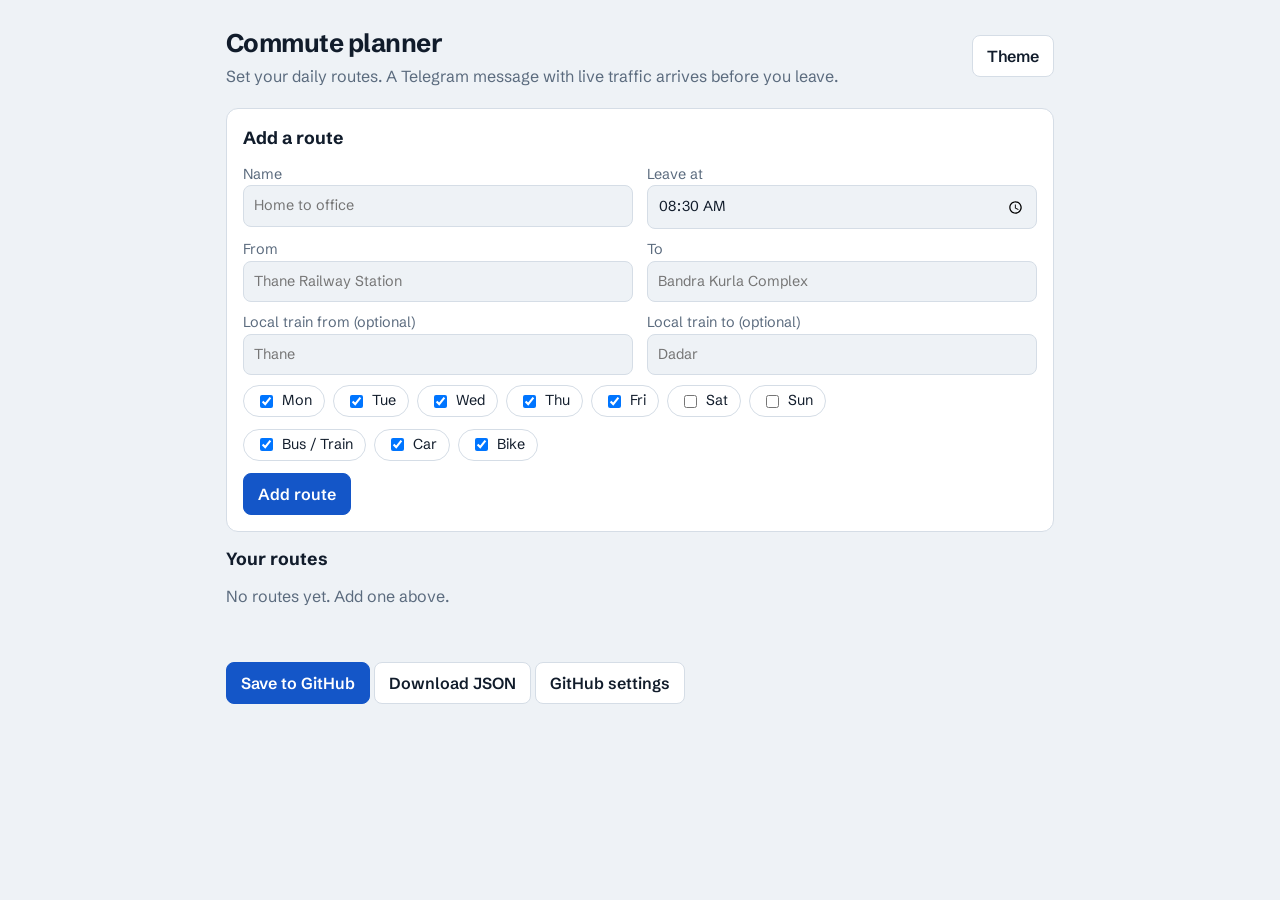
==== docs/index.html @ 587d77a2 "init commit" ====
<!doctype html><html lang="en"><head><meta charset="utf-8"><meta name="viewport" content="width=device-width,initial-scale=1">
<title>Commute planner</title>
<link href="https://fonts.googleapis.com/css2?family=Schibsted+Grotesk:wght@400;600;700&display=swap" rel="stylesheet">
<link rel="stylesheet" href="style.css"></head><body><main>
<header><div><h1>Commute planner</h1><p class="sub">Set your daily routes. A Telegram message with live traffic arrives before you leave.</p></div>
<button id="theme" aria-label="Toggle theme">Theme</button></header>

<section class="card"><h2>Add a route</h2><form id="f" onsubmit="return false">
<div class="grid"><label>Name<input id="name" placeholder="Home to office"></label>
<label>Leave at<input id="time" type="time" value="08:30"></label>
<label>From<input id="origin" placeholder="Thane Railway Station"></label>
<label>To<input id="dest" placeholder="Bandra Kurla Complex"></label>
<label>Local train from (optional)<input id="tfrom" placeholder="Thane"></label>
<label>Local train to (optional)<input id="tto" placeholder="Dadar"></label></div>
<div class="chips" id="days"></div><div class="chips" id="modes"></div>
<button class="primary" id="add">Add route</button></form></section>

<section><h2>Your routes</h2><div id="list"></div>
<p class="msg" id="msg"></p>
<button class="primary" id="save">Save to GitHub</button> <button id="export">Download JSON</button> <button id="cfg">GitHub settings</button></section>

<dialog id="dlg" class="card"><h2>GitHub settings</h2>
<label>Repository (owner/name)<input id="repo" placeholder="you/commute-bot"></label>
<label>Branch<input id="branch" value="main"></label>
<label>Fine-grained token (Contents: read and write, this repo only)<input id="token" type="password"></label>
<p class="sub">Stored only in this browser.</p><button class="primary" id="ok">Done</button></dialog>
</main>
<script>
const $=id=>document.getElementById(id),LS=localStorage;
const DAYS=["Mon","Tue","Wed","Thu","Fri","Sat","Sun"],MODES={transit:"Bus / Train",drive:"Car",two_wheeler:"Bike"};
let routes=JSON.parse(LS.routes||"[]");
$("days").innerHTML=DAYS.map((d,i)=>`<label><input type=checkbox data-d=${i} ${i<5?"checked":""}>${d}</label>`).join("");
$("modes").innerHTML=Object.entries(MODES).map(([k,v])=>`<label><input type=checkbox data-m=${k} checked>${v}</label>`).join("");
const esc=s=>s.replace(/[&<>"]/g,c=>({"&":"&amp;","<":"&lt;",">":"&gt;",'"':"&quot;"}[c]));
function draw(){LS.routes=JSON.stringify(routes);
 $("list").innerHTML=routes.length?routes.map((r,i)=>`<div class="card row"><div><strong>${esc(r.name)}</strong><p class="sub">${esc(r.origin)} to ${esc(r.destination)}<br>${r.depart_time}, ${r.days.map(d=>DAYS[d]).join(" ")}</p></div><button data-del=${i}>Remove</button></div>`).join(""):'<p class="sub">No routes yet. Add one above.</p>'}
$("list").onclick=e=>{if(e.target.dataset.del){routes.splice(+e.target.dataset.del,1);draw()}};
function say(t){$("msg").textContent=t}
$("add").onclick=()=>{const o=$("origin").value.trim(),d=$("dest").value.trim();
 if(!o||!d)return say("Enter both a start and a destination.");
 const r={id:(o+d).toLowerCase().replace(/\W+/g,"-").slice(0,40)+"-"+Date.now()%1e4,name:$("name").value.trim()||"My route",origin:o,destination:d,depart_time:$("time").value,
  days:[...document.querySelectorAll("[data-d]:checked")].map(x=>+x.dataset.d),modes:[...document.querySelectorAll("[data-m]:checked")].map(x=>x.dataset.m)};
 if($("tfrom").value&&$("tto").value)r.train={from:$("tfrom").value.trim(),to:$("tto").value.trim()};
 routes.push(r);draw();say("Route added. Save to GitHub to activate it.")};
$("export").onclick=()=>{const a=document.createElement("a");a.href=URL.createObjectURL(new Blob([JSON.stringify({routes},null,2)],{type:"application/json"}));a.download="routes.json";a.click()};
$("cfg").onclick=()=>{["repo","branch","token"].forEach(k=>$(k).value=LS["gh_"+k]||$(k).value);$("dlg").showModal()};
$("ok").onclick=()=>{["repo","branch","token"].forEach(k=>LS["gh_"+k]=$(k).value.trim());$("dlg").close()};
$("save").onclick=async()=>{const repo=LS.gh_repo,br=LS.gh_branch||"main",tok=LS.gh_token;
 if(!repo||!tok)return $("cfg").click();
 const url=`https://api.github.com/repos/${repo}/contents/config/routes.json`,H={Authorization:"Bearer "+tok,Accept:"application/vnd.github+json"};
 try{say("Saving...");const cur=await fetch(url+"?ref="+br,{headers:H});const sha=cur.ok?(await cur.json()).sha:undefined;
  const put=await fetch(url,{method:"PUT",headers:H,body:JSON.stringify({message:"Update routes from dashboard",branch:br,sha,content:btoa(unescape(encodeURIComponent(JSON.stringify({routes},null,2))))})});
  say(put.ok?"Saved. The next scheduled run will use these routes.":"GitHub rejected the save ("+put.status+"). Check the repo name and token permissions.")}catch(e){say("Could not reach GitHub.")}};
const root=document.documentElement;root.dataset.theme=LS.theme||(matchMedia("(prefers-color-scheme: dark)").matches?"dark":"light");
$("theme").onclick=()=>{LS.theme=root.dataset.theme=root.dataset.theme==="dark"?"light":"dark"};
draw();
</script></body></html>
---- docs/style.css ----
:root{--bg:#eef2f6;--panel:#fff;--ink:#111c2b;--mute:#5b6b7e;--line:#d5dde6;--accent:#1456c8;--accent-ink:#fff;--ok:#12805c;--warn:#a86400;--bad:#c0322b}
:root[data-theme=dark]{--bg:#0d1520;--panel:#152233;--ink:#e8eef6;--mute:#8da0b6;--line:#26374c;--accent:#5b9bff;--accent-ink:#06101e;--ok:#3fcf9b;--warn:#f0b24a;--bad:#ff7b72}
*{box-sizing:border-box}
body{margin:0;background:var(--bg);color:var(--ink);font:16px/1.5 "Schibsted Grotesk",system-ui,sans-serif}
main{max-width:860px;margin:0 auto;padding:24px 16px 64px}
header{display:flex;justify-content:space-between;align-items:center;gap:12px;margin-bottom:20px}
h1{font-size:1.6rem;margin:0;letter-spacing:-.02em}h2{font-size:1.1rem;margin:0 0 12px}
.sub{color:var(--mute);margin:2px 0 0}
.card{background:var(--panel);border:1px solid var(--line);border-radius:12px;padding:16px;margin-bottom:14px;color:var(--ink)}
button,.btn{font:inherit;font-weight:600;border:1px solid var(--line);background:var(--panel);color:var(--ink);padding:8px 14px;border-radius:8px;cursor:pointer;text-decoration:none;display:inline-block}
button.primary{background:var(--accent);color:var(--accent-ink);border-color:var(--accent)}
button:focus-visible,input:focus-visible,.btn:focus-visible{outline:3px solid var(--accent);outline-offset:2px}
input{font:inherit;width:100%;padding:9px 10px;border:1px solid var(--line);border-radius:8px;background:var(--bg);color:var(--ink)}
label{display:block;font-size:.9rem;color:var(--mute);margin-bottom:10px}
.grid{display:grid;grid-template-columns:1fr 1fr;gap:0 14px}
.chips{display:flex;flex-wrap:wrap;gap:8px;margin-bottom:12px}
.chips label{display:flex;align-items:center;gap:6px;margin:0;color:var(--ink);border:1px solid var(--line);border-radius:999px;padding:4px 12px}
.chips input{width:auto}
.row{display:flex;justify-content:space-between;align-items:center;gap:12px}
.mins{font-size:2rem;font-weight:700;letter-spacing:-.03em;line-height:1}
.mins small{font-size:.9rem;font-weight:400;color:var(--mute)}
.best{border-color:var(--accent);box-shadow:0 0 0 2px var(--accent) inset}
.tag{font-size:.8rem;font-weight:700;padding:2px 10px;border-radius:999px;background:var(--accent);color:var(--accent-ink)}
.ok{color:var(--ok)}.warn{color:var(--warn)}.bad{color:var(--bad)}
ul.steps{margin:10px 0 0;padding-left:18px;color:var(--mute)}
.msg{min-height:1.4em;color:var(--mute)}
@media(max-width:560px){.grid{grid-template-columns:1fr}}
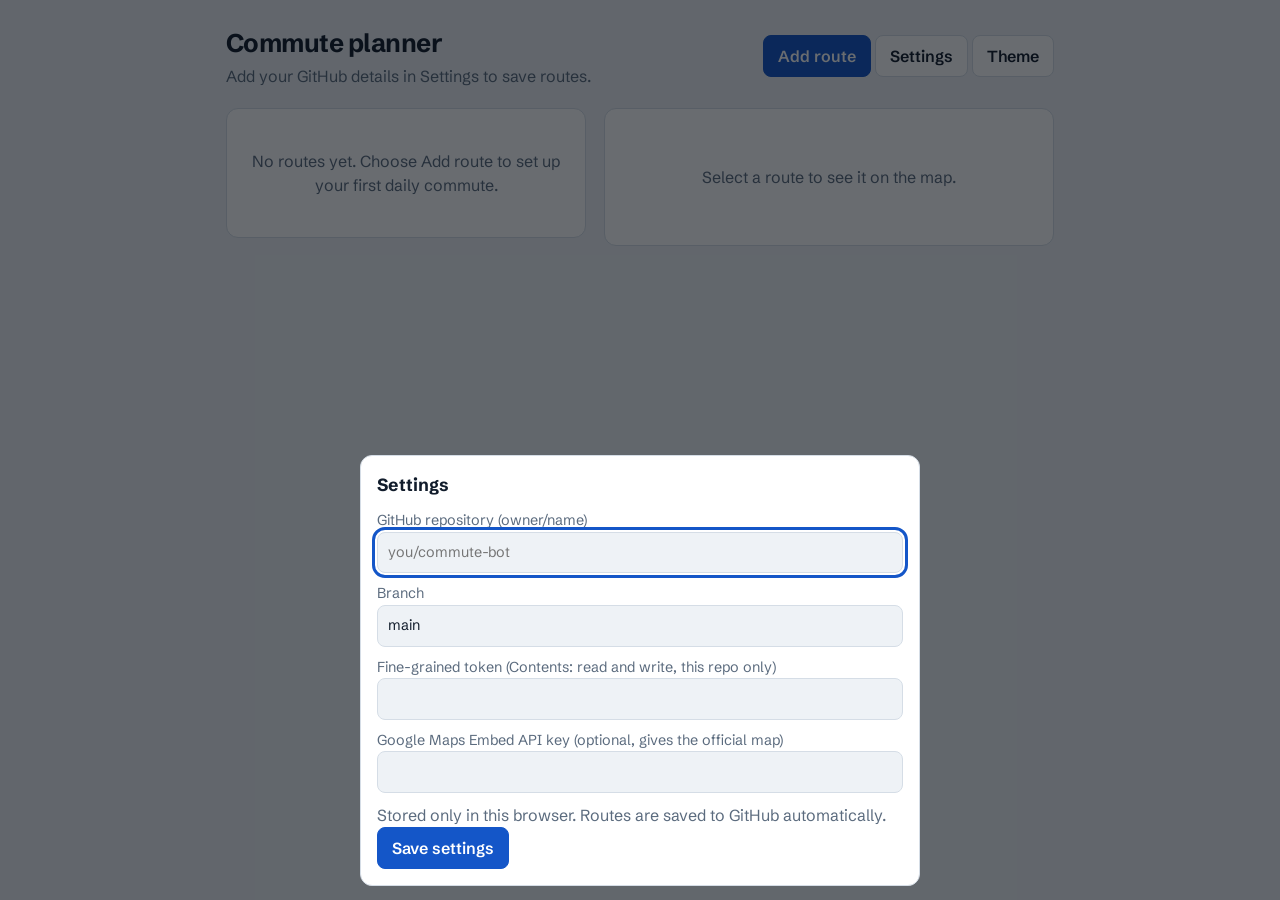
==== commit 243c37e7: "fixed dashboard" ====
--- a/docs/index.html
+++ b/docs/index.html
@@ -2,56 +2,117 @@
 <title>Commute planner</title>
 <link href="https://fonts.googleapis.com/css2?family=Schibsted+Grotesk:wght@400;600;700&display=swap" rel="stylesheet">
 <link rel="stylesheet" href="style.css"></head><body><main>
-<header><div><h1>Commute planner</h1><p class="sub">Set your daily routes. A Telegram message with live traffic arrives before you leave.</p></div>
-<button id="theme" aria-label="Toggle theme">Theme</button></header>
+<header><div><h1>Commute planner</h1><p class="sub" id="msg">Loading routes...</p></div>
+<div><button class="primary" id="new">Add route</button> <button id="cfg">Settings</button> <button id="theme" aria-label="Toggle theme">Theme</button></div></header>
 
-<section class="card"><h2>Add a route</h2><form id="f" onsubmit="return false">
-<div class="grid"><label>Name<input id="name" placeholder="Home to office"></label>
-<label>Leave at<input id="time" type="time" value="08:30"></label>
+<div class="layout">
+ <div class="side" id="list" role="listbox" aria-label="Your routes"></div>
+ <section class="card panel" id="panel"></section>
+</div>
+
+<dialog id="dlg" class="card"><h2 id="dtitle">Add route</h2><form onsubmit="return false">
+<label>Name<input id="name" placeholder="Home to office"></label>
 <label>From<input id="origin" placeholder="Thane Railway Station"></label>
 <label>To<input id="dest" placeholder="Bandra Kurla Complex"></label>
-<label>Local train from (optional)<input id="tfrom" placeholder="Thane"></label>
+<label>Leave at<div class="time"><select id="hh"></select><select id="mm"></select><select id="ap"><option>AM</option><option>PM</option></select></div></label>
+<div class="chips" id="days"></div><div class="chips" id="modes"></div>
+<div class="grid"><label>Local train from (optional)<input id="tfrom" placeholder="Thane"></label>
 <label>Local train to (optional)<input id="tto" placeholder="Dadar"></label></div>
-<div class="chips" id="days"></div><div class="chips" id="modes"></div>
-<button class="primary" id="add">Add route</button></form></section>
+<p class="msg" id="ferr"></p>
+<button class="primary" id="saveRoute">Save route</button> <button id="cancel">Cancel</button></form></dialog>
 
-<section><h2>Your routes</h2><div id="list"></div>
-<p class="msg" id="msg"></p>
-<button class="primary" id="save">Save to GitHub</button> <button id="export">Download JSON</button> <button id="cfg">GitHub settings</button></section>
-
-<dialog id="dlg" class="card"><h2>GitHub settings</h2>
-<label>Repository (owner/name)<input id="repo" placeholder="you/commute-bot"></label>
+<dialog id="sdlg" class="card"><h2>Settings</h2>
+<label>GitHub repository (owner/name)<input id="repo" placeholder="you/commute-bot"></label>
 <label>Branch<input id="branch" value="main"></label>
 <label>Fine-grained token (Contents: read and write, this repo only)<input id="token" type="password"></label>
-<p class="sub">Stored only in this browser.</p><button class="primary" id="ok">Done</button></dialog>
+<label>Google Maps Embed API key (optional, gives the official map)<input id="mapkey" type="password"></label>
+<p class="sub">Stored only in this browser. Routes are saved to GitHub automatically.</p>
+<button class="primary" id="sok">Save settings</button></dialog>
 </main>
 <script>
-const $=id=>document.getElementById(id),LS=localStorage;
+const $=id=>document.getElementById(id),LS=localStorage,enc=encodeURIComponent;
 const DAYS=["Mon","Tue","Wed","Thu","Fri","Sat","Sun"],MODES={transit:"Bus / Train",drive:"Car",two_wheeler:"Bike"};
-let routes=JSON.parse(LS.routes||"[]");
-$("days").innerHTML=DAYS.map((d,i)=>`<label><input type=checkbox data-d=${i} ${i<5?"checked":""}>${d}</label>`).join("");
-$("modes").innerHTML=Object.entries(MODES).map(([k,v])=>`<label><input type=checkbox data-m=${k} checked>${v}</label>`).join("");
-const esc=s=>s.replace(/[&<>"]/g,c=>({"&":"&amp;","<":"&lt;",">":"&gt;",'"':"&quot;"}[c]));
-function draw(){LS.routes=JSON.stringify(routes);
- $("list").innerHTML=routes.length?routes.map((r,i)=>`<div class="card row"><div><strong>${esc(r.name)}</strong><p class="sub">${esc(r.origin)} to ${esc(r.destination)}<br>${r.depart_time}, ${r.days.map(d=>DAYS[d]).join(" ")}</p></div><button data-del=${i}>Remove</button></div>`).join(""):'<p class="sub">No routes yet. Add one above.</p>'}
-$("list").onclick=e=>{if(e.target.dataset.del){routes.splice(+e.target.dataset.del,1);draw()}};
-function say(t){$("msg").textContent=t}
-$("add").onclick=()=>{const o=$("origin").value.trim(),d=$("dest").value.trim();
- if(!o||!d)return say("Enter both a start and a destination.");
- const r={id:(o+d).toLowerCase().replace(/\W+/g,"-").slice(0,40)+"-"+Date.now()%1e4,name:$("name").value.trim()||"My route",origin:o,destination:d,depart_time:$("time").value,
-  days:[...document.querySelectorAll("[data-d]:checked")].map(x=>+x.dataset.d),modes:[...document.querySelectorAll("[data-m]:checked")].map(x=>x.dataset.m)};
- if($("tfrom").value&&$("tto").value)r.train={from:$("tfrom").value.trim(),to:$("tto").value.trim()};
- routes.push(r);draw();say("Route added. Save to GitHub to activate it.")};
-$("export").onclick=()=>{const a=document.createElement("a");a.href=URL.createObjectURL(new Blob([JSON.stringify({routes},null,2)],{type:"application/json"}));a.download="routes.json";a.click()};
-$("cfg").onclick=()=>{["repo","branch","token"].forEach(k=>$(k).value=LS["gh_"+k]||$(k).value);$("dlg").showModal()};
-$("ok").onclick=()=>{["repo","branch","token"].forEach(k=>LS["gh_"+k]=$(k).value.trim());$("dlg").close()};
-$("save").onclick=async()=>{const repo=LS.gh_repo,br=LS.gh_branch||"main",tok=LS.gh_token;
- if(!repo||!tok)return $("cfg").click();
- const url=`https://api.github.com/repos/${repo}/contents/config/routes.json`,H={Authorization:"Bearer "+tok,Accept:"application/vnd.github+json"};
- try{say("Saving...");const cur=await fetch(url+"?ref="+br,{headers:H});const sha=cur.ok?(await cur.json()).sha:undefined;
-  const put=await fetch(url,{method:"PUT",headers:H,body:JSON.stringify({message:"Update routes from dashboard",branch:br,sha,content:btoa(unescape(encodeURIComponent(JSON.stringify({routes},null,2))))})});
-  say(put.ok?"Saved. The next scheduled run will use these routes.":"GitHub rejected the save ("+put.status+"). Check the repo name and token permissions.")}catch(e){say("Could not reach GitHub.")}};
+const MAP={transit:{f:"r",m:"transit",l:"Bus / Train"},drive:{f:"d",m:"driving",l:"Car"},two_wheeler:{f:"b",m:"bicycling",l:"Bike"}};
+const esc=s=>String(s).replace(/[&<>"]/g,c=>({"&":"&amp;","<":"&lt;",">":"&gt;",'"':"&quot;"}[c]));
+const hm=m=>m<60?`${m} min`:`${Math.floor(m/60)} h${m%60?` ${m%60} min`:""}`;
+const t12=t=>{const[h,m]=t.split(":").map(Number);return`${h%12||12}:${String(m).padStart(2,"0")} ${h<12?"AM":"PM"}`};
+let routes=JSON.parse(LS.routes||"[]"),sel=0,mode=null,editing=null,latest=null;
+const say=t=>$("msg").textContent=t;
+
+// form widgets
+$("hh").innerHTML=[...Array(12)].map((_,i)=>`<option>${i+1}</option>`).join("");
+$("mm").innerHTML=[0,5,10,15,20,25,30,35,40,45,50,55].map(m=>`<option>${String(m).padStart(2,"0")}</option>`).join("");
+$("days").innerHTML=DAYS.map((d,i)=>`<label><input type=checkbox data-d=${i}>${d}</label>`).join("");
+$("modes").innerHTML=Object.entries(MODES).map(([k,v])=>`<label><input type=checkbox data-m=${k}>${v}</label>`).join("");
+
+// GitHub sync (single user: every change is saved straight away)
+const gh=()=>({repo:LS.gh_repo,br:LS.gh_branch||"main",tok:LS.gh_token});
+const api=()=>{const g=gh();return{url:`https://api.github.com/repos/${g.repo}/contents/config/routes.json`,H:{Authorization:"Bearer "+g.tok,Accept:"application/vnd.github+json"},br:g.br}};
+const ready=()=>gh().repo&&gh().tok;
+async function pull(){
+ if(!ready()){say("Add your GitHub details in Settings to save routes.");return}
+ try{const a=api(),r=await fetch(a.url+"?ref="+a.br+"&t="+Date.now(),{headers:a.H});
+  if(r.ok){const j=await r.json();routes=JSON.parse(decodeURIComponent(escape(atob(j.content.replace(/\n/g,"")))) ).routes||[];LS.routes=JSON.stringify(routes);say("Synced with GitHub.")}
+  else say(r.status===404?"No routes file yet. Add a route to create it.":"Could not read GitHub ("+r.status+"). Check Settings.")
+ }catch(e){say("Offline. Showing the last saved routes.")}
+ sel=Math.min(sel,Math.max(routes.length-1,0));draw()}
+let chain=Promise.resolve();
+function persist(){LS.routes=JSON.stringify(routes);if(!ready()){say("Not saved to GitHub: open Settings first.");return}
+ chain=chain.then(async()=>{try{say("Saving to GitHub...");const a=api();
+  const cur=await fetch(a.url+"?ref="+a.br+"&t="+Date.now(),{headers:a.H});const sha=cur.ok?(await cur.json()).sha:undefined;
+  const put=await fetch(a.url,{method:"PUT",headers:a.H,body:JSON.stringify({message:"Update routes from dashboard",branch:a.br,sha,content:btoa(unescape(encodeURIComponent(JSON.stringify({routes},null,2))))})});
+  say(put.ok?"Saved to GitHub. The next scheduled run will use it.":"GitHub rejected the save ("+put.status+"). Check the repo, branch and token.")}catch(e){say("Could not reach GitHub. Try again.")}})}
+
+// render
+function draw(){
+ $("list").innerHTML=routes.length?routes.map((r,i)=>{const lr=latest&&(latest.routes||[]).find(x=>x.id===r.id),b=lr&&lr.options[0];
+  return`<div class="card route" role="option" tabindex="0" aria-selected="${i===sel}" data-i="${i}"><h3>${esc(r.name)}</h3>
+  <p class="sub">${esc(r.origin)} to ${esc(r.destination)}</p>
+  <p class="sub">${t12(r.depart_time)} on ${r.days.length===7?"every day":r.days.map(d=>DAYS[d]).join(", ")}</p>
+  ${b?`<p class="sub">Latest: ${esc(b.label)}, <strong>${hm(b.minutes)}</strong></p>`:""}
+  <div class="acts"><button data-edit="${i}">Edit</button><button data-del="${i}">Remove</button></div></div>`}).join(""):'<div class="card empty">No routes yet. Choose Add route to set up your first daily commute.</div>';
+ panel()}
+function panel(){const r=routes[sel],p=$("panel");
+ if(!r){p.innerHTML='<div class="empty">Select a route to see it on the map.</div>';return}
+ const ms=(r.modes&&r.modes.length?r.modes:Object.keys(MODES));if(!ms.includes(mode))mode=ms[0];const M=MAP[mode],k=LS.gh_mapkey;
+ const src=k?`https://www.google.com/maps/embed/v1/directions?key=${enc(k)}&origin=${enc(r.origin)}&destination=${enc(r.destination)}&mode=${M.m}`
+  :`https://maps.google.com/maps?saddr=${enc(r.origin)}&daddr=${enc(r.destination)}&dirflg=${M.f}&output=embed`;
+ const open=`https://www.google.com/maps/dir/?api=1&origin=${enc(r.origin)}&destination=${enc(r.destination)}&travelmode=${M.m}`;
+ const lr=latest&&(latest.routes||[]).find(x=>x.id===r.id);
+ p.innerHTML=`<h2>${esc(r.name)}</h2><div class="tabs">${ms.map(m=>`<button data-mode="${m}" aria-pressed="${m===mode}">${MAP[m].l}</button>`).join("")}</div>
+ <iframe class="map" title="Map of ${esc(r.name)}" loading="lazy" referrerpolicy="no-referrer-when-downgrade" src="${src}"></iframe>
+ <p class="sub"><a href="${open}" target="_blank" rel="noopener">Open in Google Maps</a> for live traffic</p>
+ ${lr?`<h2 style="margin-top:14px">Latest report (${esc(latest.date)})</h2>${lr.options.map(o=>`<div class="opt"><span>${esc(o.label)}</span><strong>${hm(o.minutes)}</strong></div>`).join("")}`:""}`}
+$("list").onclick=e=>{const t=e.target,c=t.closest("[data-i]");
+ if(t.dataset.del){const i=+t.dataset.del;if(confirm(`Remove "${routes[i].name}"?`)){routes.splice(i,1);sel=0;draw();persist()}return}
+ if(t.dataset.edit){openForm(+t.dataset.edit);return}
+ if(c){sel=+c.dataset.i;draw()}};
+$("list").onkeydown=e=>{if((e.key==="Enter"||e.key===" ")&&e.target.dataset.i){e.preventDefault();sel=+e.target.dataset.i;draw()}};
+$("panel").onclick=e=>{if(e.target.dataset.mode){mode=e.target.dataset.mode;panel()}};
+
+// add / edit
+function openForm(i){editing=i;const r=i==null?{name:"",origin:"",destination:"",depart_time:"08:30",days:[0,1,2,3,4],modes:Object.keys(MODES)}:routes[i];
+ $("dtitle").textContent=i==null?"Add route":"Edit route";$("ferr").textContent="";
+ $("name").value=r.name;$("origin").value=r.origin;$("dest").value=r.destination;
+ const[h,m]=r.depart_time.split(":").map(Number);$("hh").value=h%12||12;$("mm").value=String(Math.round(m/5)*5%60).padStart(2,"0");$("ap").value=h<12?"AM":"PM";
+ document.querySelectorAll("[data-d]").forEach(x=>x.checked=r.days.includes(+x.dataset.d));
+ document.querySelectorAll("[data-m]").forEach(x=>x.checked=(r.modes||Object.keys(MODES)).includes(x.dataset.m));
+ $("tfrom").value=r.train?r.train.from:"";$("tto").value=r.train?r.train.to:"";$("dlg").showModal()}
+$("new").onclick=()=>openForm(null);$("cancel").onclick=()=>$("dlg").close();
+$("saveRoute").onclick=()=>{const o=$("origin").value.trim(),d=$("dest").value.trim(),days=[...document.querySelectorAll("[data-d]:checked")].map(x=>+x.dataset.d),modes=[...document.querySelectorAll("[data-m]:checked")].map(x=>x.dataset.m);
+ if(!o||!d)return $("ferr").textContent="Enter both a start and a destination.";
+ if(!days.length||!modes.length)return $("ferr").textContent="Pick at least one day and one travel mode.";
+ let h=+$("hh").value%12+($("ap").value==="PM"?12:0);
+ const r={id:editing!=null?routes[editing].id:(o+d).toLowerCase().replace(/\W+/g,"-").slice(0,40)+"-"+Date.now()%1e4,name:$("name").value.trim()||"My route",origin:o,destination:d,depart_time:`${String(h).padStart(2,"0")}:${$("mm").value}`,days,modes};
+ if($("tfrom").value.trim()&&$("tto").value.trim())r.train={from:$("tfrom").value.trim(),to:$("tto").value.trim()};
+ if(editing!=null)routes[editing]=r;else{routes.push(r);sel=routes.length-1}
+ $("dlg").close();draw();persist()};
+
+// settings + theme
+$("cfg").onclick=()=>{["repo","branch","token","mapkey"].forEach(k=>$(k).value=LS["gh_"+k]||$(k).value);$("sdlg").showModal()};
+$("sok").onclick=()=>{["repo","branch","token","mapkey"].forEach(k=>LS["gh_"+k]=$(k).value.trim());$("sdlg").close();pull()};
 const root=document.documentElement;root.dataset.theme=LS.theme||(matchMedia("(prefers-color-scheme: dark)").matches?"dark":"light");
 $("theme").onclick=()=>{LS.theme=root.dataset.theme=root.dataset.theme==="dark"?"light":"dark"};
-draw();
+fetch("data/latest.json?t="+Date.now(),{cache:"no-store"}).then(r=>r.ok?r.json():null).then(j=>{latest=j;draw()}).catch(()=>{});
+draw();pull();if(!ready())$("cfg").click();
 </script></body></html>
--- a/docs/style.css
+++ b/docs/style.css
@@ -25,3 +25,21 @@
 ul.steps{margin:10px 0 0;padding-left:18px;color:var(--mute)}
 .msg{min-height:1.4em;color:var(--mute)}
 @media(max-width:560px){.grid{grid-template-columns:1fr}}
+.layout{display:grid;grid-template-columns:minmax(280px,360px) 1fr;gap:18px;align-items:start}
+.side{display:flex;flex-direction:column;gap:10px}
+.route{cursor:pointer;margin:0;transition:border-color .15s}
+.route[aria-selected=true]{border-color:var(--accent);box-shadow:0 0 0 2px var(--accent) inset}
+.route:focus-visible{outline:3px solid var(--accent);outline-offset:2px}
+.route h3{margin:0;font-size:1rem}.route .sub{font-size:.9rem}
+.acts{display:flex;gap:6px;margin-top:10px}.acts button{padding:4px 10px;font-size:.85rem}
+.panel{position:sticky;top:16px;margin:0}
+.tabs{display:flex;gap:6px;margin:10px 0}
+.tabs button[aria-pressed=true]{background:var(--accent);color:var(--accent-ink);border-color:var(--accent)}
+iframe.map{width:100%;height:380px;border:1px solid var(--line);border-radius:10px;background:var(--bg)}
+.empty{text-align:center;color:var(--mute);padding:40px 16px}
+.time{display:grid;grid-template-columns:1fr 1fr 1fr;gap:8px}
+select{font:inherit;width:100%;padding:9px 10px;border:1px solid var(--line);border-radius:8px;background:var(--bg);color:var(--ink)}
+dialog{max-width:560px;width:calc(100% - 32px);padding:20px}
+dialog::backdrop{background:rgba(5,10,18,.6)}
+.opt{display:flex;justify-content:space-between;gap:10px;padding:6px 0;border-top:1px solid var(--line)}
+@media(max-width:760px){.layout{grid-template-columns:1fr}.panel{position:static}}
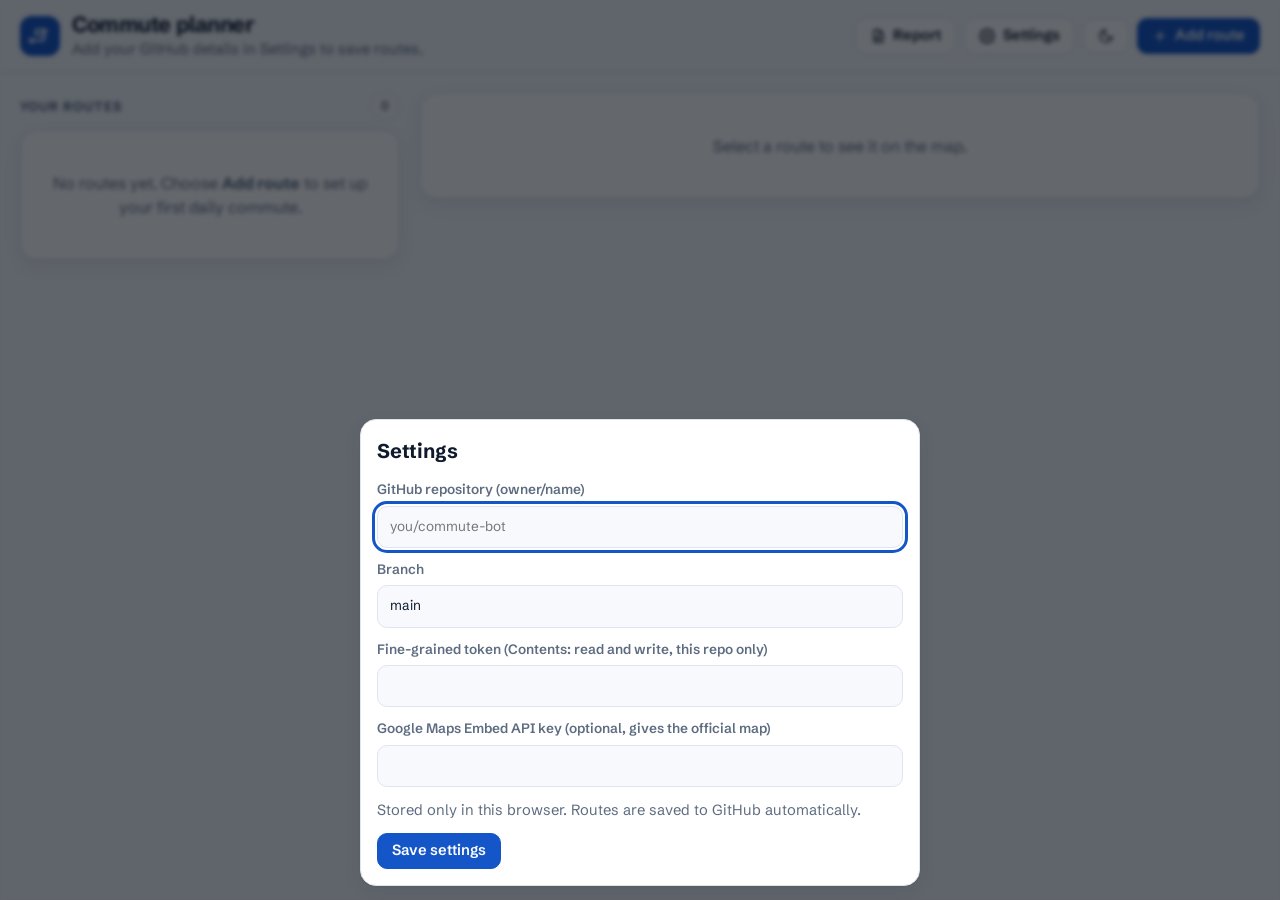
==== commit 20ebc103: "fixed ui" ====
--- a/docs/index.html
+++ b/docs/index.html
@@ -1,12 +1,35 @@
 <!doctype html><html lang="en"><head><meta charset="utf-8"><meta name="viewport" content="width=device-width,initial-scale=1">
 <title>Commute planner</title>
-<link href="https://fonts.googleapis.com/css2?family=Schibsted+Grotesk:wght@400;600;700&display=swap" rel="stylesheet">
-<link rel="stylesheet" href="style.css"></head><body><main>
-<header><div><h1>Commute planner</h1><p class="sub" id="msg">Loading routes...</p></div>
-<div><button class="primary" id="new">Add route</button> <button id="cfg">Settings</button> <button id="theme" aria-label="Toggle theme">Theme</button></div></header>
+<link rel="preconnect" href="https://fonts.googleapis.com"><link rel="preconnect" href="https://fonts.gstatic.com" crossorigin>
+<link href="https://fonts.googleapis.com/css2?family=Schibsted+Grotesk:wght@400;500;600;700&display=swap" rel="stylesheet">
+<link rel="stylesheet" href="style.css"></head><body>
+<svg width="0" height="0" style="position:absolute" aria-hidden="true"><defs>
+<symbol id="i-logo" viewBox="0 0 24 24"><path d="M5 17a2 2 0 1 0 0 .01M19 7a2 2 0 1 0 0 .01"/><path d="M7 17h7a3 3 0 0 0 0-6h-4a3 3 0 0 1 0-6h5"/></symbol>
+<symbol id="i-bus" viewBox="0 0 24 24"><rect x="4" y="3" width="16" height="15" rx="3"/><path d="M4 11h16M8 18v2M16 18v2"/><circle cx="8" cy="14.5" r=".6"/><circle cx="16" cy="14.5" r=".6"/></symbol>
+<symbol id="i-train" viewBox="0 0 24 24"><rect x="5" y="3" width="14" height="14" rx="3"/><path d="M5 11h14M9 21l2-4M15 21l-2-4"/><circle cx="9" cy="14" r=".6"/><circle cx="15" cy="14" r=".6"/></symbol>
+<symbol id="i-car" viewBox="0 0 24 24"><path d="M5 16V11l2-5h10l2 5v5M3 16h18v2a1 1 0 0 1-1 1h-2a1 1 0 0 1-1-1v-1H7v1a1 1 0 0 1-1 1H4a1 1 0 0 1-1-1z"/><circle cx="7.5" cy="13" r=".6"/><circle cx="16.5" cy="13" r=".6"/></symbol>
+<symbol id="i-bike" viewBox="0 0 24 24"><circle cx="5.5" cy="16.5" r="3.5"/><circle cx="18.5" cy="16.5" r="3.5"/><path d="M5.5 16.5 9 8h5l4.5 8.5M9 8 7.5 6H5M14 8l-3 8.5h-5.5"/></symbol>
+<symbol id="i-walk" viewBox="0 0 24 24"><circle cx="13" cy="4.5" r="1.8"/><path d="m9 21 2.5-6-2-3 1-4 3-1 2 3 3 1M11.5 15l3.5 2 1 4M10 8 7 10"/></symbol>
+<symbol id="i-pin" viewBox="0 0 24 24"><path d="M12 21s7-6.2 7-11.5A7 7 0 0 0 5 9.5C5 14.800 12 21 12 21z"/><circle cx="12" cy="9.500" r="2.500"/></symbol>
+<symbol id="i-clock" viewBox="0 0 24 24"><circle cx="12" cy="12" r="9"/><path d="M12 7v5l3 2"/></symbol>
+<symbol id="i-plus" viewBox="0 0 24 24"><path d="M12 5v14M5 12h14"/></symbol>
+<symbol id="i-gear" viewBox="0 0 24 24"><circle cx="12" cy="12" r="3"/><path d="M19.400 15a1.700 1.700 0 0 0 .3 1.800l.1.1a2 2 0 1 1-2.800 2.800l-.1-.1a1.700 1.700 0 0 0-1.800-.3 1.700 1.700 0 0 0-1 1.500V21a2 2 0 1 1-4 0v-.1a1.700 1.700 0 0 0-1.100-1.500 1.700 1.700 0 0 0-1.800.3l-.1.1a2 2 0 1 1-2.800-2.800l.1-.1a1.700 1.700 0 0 0 .3-1.800 1.700 1.700 0 0 0-1.500-1H3a2 2 0 1 1 0-4h.1a1.700 1.700 0 0 0 1.500-1.100 1.700 1.700 0 0 0-.3-1.800l-.1-.1a2 2 0 1 1 2.800-2.800l.1.1a1.700 1.700 0 0 0 1.800.3H9a1.700 1.700 0 0 0 1-1.500V3a2 2 0 1 1 4 0v.1a1.700 1.700 0 0 0 1 1.500 1.700 1.700 0 0 0 1.800-.3l.1-.1a2 2 0 1 1 2.800 2.800l-.1.1a1.700 1.700 0 0 0-.3 1.800V9a1.700 1.700 0 0 0 1.500 1H21a2 2 0 1 1 0 4h-.1a1.700 1.700 0 0 0-1.500 1z"/></symbol>
+<symbol id="i-theme" viewBox="0 0 24 24"><path d="M21 12.800A9 9 0 1 1 11.200 3a7 7 0 0 0 9.800 9.800z"/></symbol>
+<symbol id="i-ext" viewBox="0 0 24 24"><path d="M14 4h6v6M20 4l-9 9M18 14v5a1 1 0 0 1-1 1H5a1 1 0 0 1-1-1V7a1 1 0 0 1 1-1h5"/></symbol>
+<symbol id="i-edit" viewBox="0 0 24 24"><path d="M4 20h4L19 9a2.800 2.800 0 0 0-4-4L4 16z"/></symbol>
+<symbol id="i-trash" viewBox="0 0 24 24"><path d="M4 7h16M10 11v6M14 11v6M6 7l1 12a1 1 0 0 0 1 1h8a1 1 0 0 0 1-1l1-12M9 7V4h6v3"/></symbol>
+<symbol id="i-doc" viewBox="0 0 24 24"><path d="M7 3h7l5 5v12a1 1 0 0 1-1 1H7a1 1 0 0 1-1-1V4a1 1 0 0 1 1-1zM14 3v5h5M9 13h6M9 17h6"/></symbol>
+</defs></svg>
+<main>
+<header class="top"><div class="brand"><div class="logo"><svg class="ico"><use href="#i-logo"/></svg></div>
+<div><h1>Commute planner</h1><p class="sub msg" id="msg" aria-live="polite">Loading routes...</p></div></div>
+<div class="actions"><a class="btn" href="report.html" title="Today's report"><svg class="ico"><use href="#i-doc"/></svg><span class="btn-label">Report</span></a>
+<button id="cfg" title="Settings"><svg class="ico"><use href="#i-gear"/></svg><span class="btn-label">Settings</span></button>
+<button id="theme" aria-label="Toggle theme" title="Toggle theme"><svg class="ico"><use href="#i-theme"/></svg></button>
+<button class="primary" id="new"><svg class="ico"><use href="#i-plus"/></svg><span class="btn-label">Add route</span></button></div></header>
 
 <div class="layout">
- <div class="side" id="list" role="listbox" aria-label="Your routes"></div>
+ <div class="sidecol"><div class="side-head"><h2>Your routes</h2><span class="pill" id="count">0</span></div><div class="side" id="list" role="listbox" aria-label="Your routes"></div></div>
  <section class="card panel" id="panel"></section>
 </div>
 
@@ -15,24 +38,30 @@
 <label>From<input id="origin" placeholder="Thane Railway Station"></label>
 <label>To<input id="dest" placeholder="Bandra Kurla Complex"></label>
 <label>Leave at<div class="time"><select id="hh"></select><select id="mm"></select><select id="ap"><option>AM</option><option>PM</option></select></div></label>
-<div class="chips" id="days"></div><div class="chips" id="modes"></div>
+<label>Days</label><div class="chips" id="days"></div><label>Travel modes</label><div class="chips" id="modes"></div>
 <div class="grid"><label>Local train from (optional)<input id="tfrom" placeholder="Thane"></label>
 <label>Local train to (optional)<input id="tto" placeholder="Dadar"></label></div>
-<p class="msg" id="ferr"></p>
-<button class="primary" id="saveRoute">Save route</button> <button id="cancel">Cancel</button></form></dialog>
+<p class="msg bad" id="ferr"></p>
+<div class="dact"><button class="primary" id="saveRoute">Save route</button> <button id="cancel">Cancel</button></div></form></dialog>
 
 <dialog id="sdlg" class="card"><h2>Settings</h2>
 <label>GitHub repository (owner/name)<input id="repo" placeholder="you/commute-bot"></label>
 <label>Branch<input id="branch" value="main"></label>
 <label>Fine-grained token (Contents: read and write, this repo only)<input id="token" type="password"></label>
 <label>Google Maps Embed API key (optional, gives the official map)<input id="mapkey" type="password"></label>
-<p class="sub">Stored only in this browser. Routes are saved to GitHub automatically.</p>
-<button class="primary" id="sok">Save settings</button></dialog>
+<p class="sub" style="margin-bottom:12px">Stored only in this browser. Routes are saved to GitHub automatically.</p>
+<div class="dact"><button class="primary" id="sok">Save settings</button></div></dialog>
 </main>
 <script>
 const $=id=>document.getElementById(id),LS=localStorage,enc=encodeURIComponent;
 const DAYS=["Mon","Tue","Wed","Thu","Fri","Sat","Sun"],MODES={transit:"Bus / Train",drive:"Car",two_wheeler:"Bike"};
 const MAP={transit:{f:"r",m:"transit",l:"Bus / Train"},drive:{f:"d",m:"driving",l:"Car"},two_wheeler:{f:"b",m:"bicycling",l:"Bike"}};
+const IC={transit:"bus",drive:"car",two_wheeler:"bike"};
+const ic=n=>`<svg class="ico"><use href="#i-${n}"/></svg>`;
+const split=l=>{const m=/^(.*?)\s*\(option (\d+)\)$/i.exec(l);return m?{base:m[1],opt:m[2]}:{base:l,opt:null}};
+const nextDep=()=>{const n=new Date();let best=null;routes.forEach(r=>{const[h,m]=r.depart_time.split(":").map(Number);
+ for(let d=0;d<8;d++){const t=new Date(n);t.setDate(n.getDate()+d);t.setHours(h,m,0,0);const wd=(t.getDay()+6)%7;
+  if(t>n&&r.days.includes(wd)){if(!best||t<best.t)best={t,r};break}}});return best};
 const esc=s=>String(s).replace(/[&<>"]/g,c=>({"&":"&amp;","<":"&lt;",">":"&gt;",'"':"&quot;"}[c]));
 const hm=m=>m<60?`${m} min`:`${Math.floor(m/60)} h${m%60?` ${m%60} min`:""}`;
 const t12=t=>{const[h,m]=t.split(":").map(Number);return`${h%12||12}:${String(m).padStart(2,"0")} ${h<12?"AM":"PM"}`};
@@ -65,12 +94,15 @@
 
 // render
 function draw(){
- $("list").innerHTML=routes.length?routes.map((r,i)=>{const lr=latest&&(latest.routes||[]).find(x=>x.id===r.id),b=lr&&lr.options[0];
+ $("count").textContent=routes.length;
+ $("list").innerHTML=routes.length?routes.map((r,i)=>{const lr=latest&&(latest.routes||[]).find(x=>x.id===r.id),b=lr&&lr.options[0],sp=b&&split(b.label);
+  const days=r.days.length===7?"Every day":r.days.length===5&&[0,1,2,3,4].every(d=>r.days.includes(d))?"Mon\u2013Fri":r.days.map(d=>DAYS[d]).join(", ");
   return`<div class="card route" role="option" tabindex="0" aria-selected="${i===sel}" data-i="${i}"><h3>${esc(r.name)}</h3>
-  <p class="sub">${esc(r.origin)} to ${esc(r.destination)}</p>
-  <p class="sub">${t12(r.depart_time)} on ${r.days.length===7?"every day":r.days.map(d=>DAYS[d]).join(", ")}</p>
-  ${b?`<p class="sub">Latest: ${esc(b.label)}, <strong>${hm(b.minutes)}</strong></p>`:""}
-  <div class="acts"><button data-edit="${i}">Edit</button><button data-del="${i}">Remove</button></div></div>`}).join(""):'<div class="card empty">No routes yet. Choose Add route to set up your first daily commute.</div>';
+  <div class="trip"><div class="rail"><span class="dot"></span><span class="bar"></span><span class="dot end"></span></div>
+   <span class="pt">${esc(r.origin)}</span><span class="pt">${esc(r.destination)}</span></div>
+  <div class="meta"><span class="pill accent">${ic("clock")}${t12(r.depart_time)}</span><span class="pill">${esc(days)}</span>
+  ${b?`<span class="pill ok">${ic(IC[b.mode]||"bus")}${esc(sp.base)} ${hm(b.minutes)}</span>`:""}</div>
+  <div class="acts"><button data-edit="${i}">${ic("edit")}Edit</button><button class="danger" data-del="${i}">${ic("trash")}Remove</button></div></div>`}).join(""):'<div class="card empty">No routes yet. Choose <b>Add route</b> to set up your first daily commute.</div>';
  panel()}
 function panel(){const r=routes[sel],p=$("panel");
  if(!r){p.innerHTML='<div class="empty">Select a route to see it on the map.</div>';return}
@@ -79,16 +111,25 @@
   :`https://maps.google.com/maps?saddr=${enc(r.origin)}&daddr=${enc(r.destination)}&dirflg=${M.f}&output=embed`;
  const open=`https://www.google.com/maps/dir/?api=1&origin=${enc(r.origin)}&destination=${enc(r.destination)}&travelmode=${M.m}`;
  const lr=latest&&(latest.routes||[]).find(x=>x.id===r.id);
- p.innerHTML=`<h2>${esc(r.name)}</h2><div class="tabs">${ms.map(m=>`<button data-mode="${m}" aria-pressed="${m===mode}">${MAP[m].l}</button>`).join("")}</div>
- <iframe class="map" title="Map of ${esc(r.name)}" loading="lazy" referrerpolicy="no-referrer-when-downgrade" src="${src}"></iframe>
- <p class="sub"><a href="${open}" target="_blank" rel="noopener">Open in Google Maps</a> for live traffic</p>
- ${lr?`<h2 style="margin-top:14px">Latest report (${esc(latest.date)})</h2>${lr.options.map(o=>`<div class="opt"><span>${esc(o.label)}</span><strong>${hm(o.minutes)}</strong></div>`).join("")}`:""}`}
-$("list").onclick=e=>{const t=e.target,c=t.closest("[data-i]");
- if(t.dataset.del){const i=+t.dataset.del;if(confirm(`Remove "${routes[i].name}"?`)){routes.splice(i,1);sel=0;draw();persist()}return}
- if(t.dataset.edit){openForm(+t.dataset.edit);return}
+ const nd=nextDep();
+ p.innerHTML=`<div class="panel-head"><div style="min-width:0"><h2>${esc(r.name)}</h2>
+  <p class="sub">${esc(r.origin)} \u2192 ${esc(r.destination)}</p></div>
+  <div class="tabs" role="group" aria-label="Travel mode">${ms.map(m=>`<button data-mode="${m}" aria-pressed="${m===mode}">${ic(IC[m])}${MAP[m].l}</button>`).join("")}</div></div>
+ <div class="mapwrap"><iframe class="map" title="Map of ${esc(r.name)}" loading="lazy" referrerpolicy="no-referrer-when-downgrade" src="${src}"></iframe>
+  <a class="btn maplink" href="${open}" target="_blank" rel="noopener">${ic("ext")}Open in Google Maps</a></div>
+ <div class="panel-body">${lr?`<h2><span>Latest report \u00b7 ${esc(latest.date)}</span><a href="report.html">Full details</a></h2>${lr.options.map((o,i)=>{const s=split(o.label),c=o.delay_minutes>=15?"bad":o.delay_minutes>=5?"warn":"ok";
+  return`<div class="opt ${i?"":"best"}"><span class="mi">${ic(IC[o.mode]||"bus")}</span>
+  <div><div class="l">${esc(s.base)}${s.opt?` <span class="pill">Option ${s.opt}</span>`:""}${i?"":' <span class="pill accent">Fastest</span>'}</div>
+  <div class="s">${o.km} km${o.mode!=="transit"?` \u00b7 <span class="${c}">${o.delay_minutes?`+${o.delay_minutes} min traffic`:"clear roads"}</span>`:""}</div></div>
+  <strong class="t">${hm(o.minutes)}</strong></div>`}).join("")}`
+  :`<p class="sub">No report yet for this route. The next scheduled run will add travel times here.</p>`}
+  ${nd?`<p class="sub" style="margin-top:10px">${ic("clock")} Next departure: <strong>${esc(nd.r.name)}</strong>, ${nd.t.toLocaleDateString([],{weekday:"short"})} ${t12(nd.r.depart_time)}</p>`:""}</div>`}
+$("list").onclick=e=>{const t=e.target,c=t.closest("[data-i]"),bd=t.closest("[data-del]"),be=t.closest("[data-edit]");
+ if(bd){const i=+bd.dataset.del;if(confirm(`Remove "${routes[i].name}"?`)){routes.splice(i,1);sel=0;draw();persist()}return}
+ if(be){openForm(+be.dataset.edit);return}
  if(c){sel=+c.dataset.i;draw()}};
 $("list").onkeydown=e=>{if((e.key==="Enter"||e.key===" ")&&e.target.dataset.i){e.preventDefault();sel=+e.target.dataset.i;draw()}};
-$("panel").onclick=e=>{if(e.target.dataset.mode){mode=e.target.dataset.mode;panel()}};
+$("panel").onclick=e=>{const b=e.target.closest("[data-mode]");if(b){mode=b.dataset.mode;panel()}};
 
 // add / edit
 function openForm(i){editing=i;const r=i==null?{name:"",origin:"",destination:"",depart_time:"08:30",days:[0,1,2,3,4],modes:Object.keys(MODES)}:routes[i];
--- a/docs/style.css
+++ b/docs/style.css
@@ -1,45 +1,191 @@
-:root{--bg:#eef2f6;--panel:#fff;--ink:#111c2b;--mute:#5b6b7e;--line:#d5dde6;--accent:#1456c8;--accent-ink:#fff;--ok:#12805c;--warn:#a86400;--bad:#c0322b}
-:root[data-theme=dark]{--bg:#0d1520;--panel:#152233;--ink:#e8eef6;--mute:#8da0b6;--line:#26374c;--accent:#5b9bff;--accent-ink:#06101e;--ok:#3fcf9b;--warn:#f0b24a;--bad:#ff7b72}
+/* CommuterAI — shared styles for index.html (dashboard) and report.html */
+:root{
+  --bg:#f3f6fb;--panel:#fff;--panel-2:#f7f9fc;--ink:#0f1b2d;--mute:#5d6c80;--line:#dde5ef;
+  --accent:#1456c8;--accent-soft:#e6eefc;--accent-ink:#fff;
+  --ok:#0f7a56;--ok-soft:#dff5ec;--warn:#9a5b00;--warn-soft:#fdf0d5;--bad:#b42a23;--bad-soft:#fde4e2;
+  --walk:#6b7a8d;--bus:#c25a00;--train:#6d3fd1;--metro:#0a7f8f;
+  --shadow:0 1px 2px rgba(15,27,45,.06),0 6px 20px rgba(15,27,45,.06);
+  --r:16px;
+}
+:root[data-theme=dark]{
+  --bg:#0b121c;--panel:#131f2f;--panel-2:#0f1a28;--ink:#e8eef6;--mute:#93a5ba;--line:#243449;
+  --accent:#6aa5ff;--accent-soft:#16294a;--accent-ink:#06101e;
+  --ok:#43d6a0;--ok-soft:#10382c;--warn:#f2b955;--warn-soft:#3a2a0c;--bad:#ff8077;--bad-soft:#40181a;
+  --walk:#9aaabd;--bus:#ffa14d;--train:#b79bff;--metro:#4fd0e0;
+  --shadow:0 1px 2px rgba(0,0,0,.4),0 8px 24px rgba(0,0,0,.3);
+}
 *{box-sizing:border-box}
-body{margin:0;background:var(--bg);color:var(--ink);font:16px/1.5 "Schibsted Grotesk",system-ui,sans-serif}
-main{max-width:860px;margin:0 auto;padding:24px 16px 64px}
-header{display:flex;justify-content:space-between;align-items:center;gap:12px;margin-bottom:20px}
-h1{font-size:1.6rem;margin:0;letter-spacing:-.02em}h2{font-size:1.1rem;margin:0 0 12px}
-.sub{color:var(--mute);margin:2px 0 0}
-.card{background:var(--panel);border:1px solid var(--line);border-radius:12px;padding:16px;margin-bottom:14px;color:var(--ink)}
-button,.btn{font:inherit;font-weight:600;border:1px solid var(--line);background:var(--panel);color:var(--ink);padding:8px 14px;border-radius:8px;cursor:pointer;text-decoration:none;display:inline-block}
+html{scroll-behavior:smooth}
+body{margin:0;background:var(--bg);color:var(--ink);font:16px/1.5 "Schibsted Grotesk",system-ui,-apple-system,"Segoe UI",sans-serif;-webkit-font-smoothing:antialiased}
+main{max-width:1280px;margin:0 auto;padding:0 20px 64px}
+a{color:var(--accent)}
+h1{font-size:1.35rem;margin:0;letter-spacing:-.02em;line-height:1.2}
+h2{font-size:1.15rem;margin:0;letter-spacing:-.01em}
+h3{margin:0;font-size:1rem}
+.sub{color:var(--mute);margin:2px 0 0;font-size:.92rem}
+.msg{min-height:1.4em;color:var(--mute);font-size:.92rem}
+.ico{width:1.1em;height:1.1em;flex:none;vertical-align:-.18em;stroke:currentColor;fill:none;stroke-width:2;stroke-linecap:round;stroke-linejoin:round}
+
+/* ---------- top bar ---------- */
+header.top{position:sticky;top:0;z-index:20;display:flex;justify-content:space-between;align-items:center;gap:12px;
+  margin:0 -20px 20px;padding:12px 20px;background:color-mix(in srgb,var(--bg) 85%,transparent);
+  backdrop-filter:blur(10px);-webkit-backdrop-filter:blur(10px);border-bottom:1px solid var(--line)}
+.brand{display:flex;align-items:center;gap:12px;min-width:0}
+.logo{width:40px;height:40px;border-radius:12px;background:var(--accent);color:var(--accent-ink);display:grid;place-items:center;flex:none}
+.logo .ico{width:22px;height:22px}
+.brand .sub{white-space:nowrap;overflow:hidden;text-overflow:ellipsis;max-width:46vw;margin:0}
+.actions{display:flex;gap:8px;align-items:center;flex:none}
+
+/* ---------- buttons & inputs ---------- */
+button,.btn{font:inherit;font-weight:600;font-size:.92rem;border:1px solid var(--line);background:var(--panel);color:var(--ink);
+  padding:8px 14px;border-radius:10px;cursor:pointer;text-decoration:none;display:inline-flex;align-items:center;gap:7px;line-height:1.2;
+  transition:background .15s,border-color .15s,transform .05s}
+button:hover,.btn:hover{border-color:var(--accent)}
+button:active{transform:translateY(1px)}
 button.primary{background:var(--accent);color:var(--accent-ink);border-color:var(--accent)}
-button:focus-visible,input:focus-visible,.btn:focus-visible{outline:3px solid var(--accent);outline-offset:2px}
-input{font:inherit;width:100%;padding:9px 10px;border:1px solid var(--line);border-radius:8px;background:var(--bg);color:var(--ink)}
-label{display:block;font-size:.9rem;color:var(--mute);margin-bottom:10px}
+button.primary:hover{filter:brightness(1.08)}
+button.icon{padding:8px;aspect-ratio:1}
+button.danger:hover{border-color:var(--bad);color:var(--bad)}
+button:focus-visible,input:focus-visible,select:focus-visible,.btn:focus-visible,summary:focus-visible,.route:focus-visible{outline:3px solid var(--accent);outline-offset:2px}
+input,select{font:inherit;width:100%;padding:10px 12px;border:1px solid var(--line);border-radius:10px;background:var(--panel-2);color:var(--ink)}
+label{display:block;font-size:.85rem;font-weight:600;color:var(--mute);margin-bottom:12px}
+label input,label select{margin-top:5px;font-weight:400}
 .grid{display:grid;grid-template-columns:1fr 1fr;gap:0 14px}
-.chips{display:flex;flex-wrap:wrap;gap:8px;margin-bottom:12px}
-.chips label{display:flex;align-items:center;gap:6px;margin:0;color:var(--ink);border:1px solid var(--line);border-radius:999px;padding:4px 12px}
-.chips input{width:auto}
-.row{display:flex;justify-content:space-between;align-items:center;gap:12px}
-.mins{font-size:2rem;font-weight:700;letter-spacing:-.03em;line-height:1}
-.mins small{font-size:.9rem;font-weight:400;color:var(--mute)}
-.best{border-color:var(--accent);box-shadow:0 0 0 2px var(--accent) inset}
-.tag{font-size:.8rem;font-weight:700;padding:2px 10px;border-radius:999px;background:var(--accent);color:var(--accent-ink)}
+.time{display:grid;grid-template-columns:1fr 1fr 1fr;gap:8px}
+.chips{display:flex;flex-wrap:wrap;gap:8px;margin-bottom:14px}
+.chips label{display:flex;align-items:center;gap:6px;margin:0;color:var(--ink);font-weight:500;border:1px solid var(--line);border-radius:999px;padding:5px 13px;cursor:pointer;background:var(--panel-2)}
+.chips label:has(input:checked){background:var(--accent-soft);border-color:var(--accent);color:var(--accent)}
+.chips input{width:auto;margin:0;accent-color:var(--accent)}
+
+/* ---------- cards ---------- */
+.card{background:var(--panel);border:1px solid var(--line);border-radius:var(--r);padding:16px;margin-bottom:14px;color:var(--ink);box-shadow:var(--shadow)}
+.empty{text-align:center;color:var(--mute);padding:40px 16px}
+
+/* ---------- dashboard layout ---------- */
+.layout{display:grid;grid-template-columns:minmax(300px,380px) minmax(0,1fr);gap:20px;align-items:start}
+.sidecol{display:flex;flex-direction:column;gap:12px;min-width:0}
+.side{display:flex;flex-direction:column;gap:12px}
+.side-head{display:flex;justify-content:space-between;align-items:center;margin-bottom:-2px}
+.side-head h2{font-size:.8rem;text-transform:uppercase;letter-spacing:.08em;color:var(--mute)}
+
+.route{cursor:pointer;margin:0;padding:14px;transition:border-color .15s,box-shadow .15s}
+.route:hover{border-color:var(--accent)}
+.route[aria-selected=true]{border-color:var(--accent);box-shadow:0 0 0 2px var(--accent),var(--shadow);background:linear-gradient(var(--accent-soft),var(--panel) 70%)}
+.route h3{font-size:1.05rem}
+.trip{display:grid;grid-template-columns:14px 1fr;gap:2px 10px;margin:10px 0 8px;font-size:.92rem}
+.trip .rail{grid-row:1/3;display:flex;flex-direction:column;align-items:center;padding:6px 0}
+.trip .dot{width:10px;height:10px;border-radius:50%;border:2.5px solid var(--accent);background:var(--panel)}
+.trip .dot.end{background:var(--accent)}
+.trip .bar{flex:1;width:2px;background:var(--line);margin:2px 0;min-height:14px}
+.trip span.pt{overflow:hidden;text-overflow:ellipsis;display:-webkit-box;-webkit-line-clamp:2;-webkit-box-orient:vertical;line-height:1.35}
+.meta{display:flex;flex-wrap:wrap;gap:6px;align-items:center}
+.pill{display:inline-flex;align-items:center;gap:5px;font-size:.78rem;font-weight:600;padding:3px 10px;border-radius:999px;background:var(--panel-2);border:1px solid var(--line);color:var(--mute);white-space:nowrap}
+.pill.accent{background:var(--accent-soft);border-color:transparent;color:var(--accent)}
+.pill.ok{background:var(--ok-soft);border-color:transparent;color:var(--ok)}
+.pill.warn{background:var(--warn-soft);border-color:transparent;color:var(--warn)}
+.pill.bad{background:var(--bad-soft);border-color:transparent;color:var(--bad)}
+.acts{display:flex;gap:6px;margin-top:12px;padding-top:12px;border-top:1px solid var(--line)}
+.acts button{padding:5px 11px;font-size:.82rem}
+
+/* ---------- map panel ---------- */
+.panel{position:sticky;top:76px;margin:0;padding:0;overflow:hidden}
+.panel-head{padding:16px 18px 12px;display:flex;justify-content:space-between;align-items:flex-start;gap:12px;flex-wrap:wrap}
+.panel-head .sub{margin-top:3px}
+.tabs{display:inline-flex;gap:4px;padding:4px;background:var(--panel-2);border:1px solid var(--line);border-radius:12px}
+.tabs button{border:0;background:transparent;padding:7px 12px;border-radius:9px;color:var(--mute)}
+.tabs button[aria-pressed=true]{background:var(--accent);color:var(--accent-ink);box-shadow:0 1px 4px rgba(0,0,0,.2)}
+.mapwrap{position:relative;background:var(--panel-2);border-top:1px solid var(--line);border-bottom:1px solid var(--line)}
+iframe.map{display:block;width:100%;height:clamp(420px,62vh,640px);border:0;background:var(--panel-2)}
+.maplink{position:absolute;right:12px;bottom:12px;box-shadow:var(--shadow);background:var(--panel)}
+.panel-body{padding:16px 18px 18px}
+.panel-body h2{font-size:.8rem;text-transform:uppercase;letter-spacing:.08em;color:var(--mute);margin-bottom:10px;display:flex;justify-content:space-between;align-items:center;gap:8px}
+.panel-body h2 a{text-transform:none;letter-spacing:0;font-size:.85rem}
+.opt{display:grid;grid-template-columns:36px 1fr auto;gap:12px;align-items:center;padding:11px 12px;border:1px solid var(--line);border-radius:12px;margin-bottom:8px;background:var(--panel-2)}
+.opt.best{border-color:var(--accent);background:var(--accent-soft)}
+.opt .mi{width:36px;height:36px;border-radius:10px;display:grid;place-items:center;background:var(--panel);border:1px solid var(--line);color:var(--accent)}
+.opt .mi .ico{width:19px;height:19px}
+.opt strong.t{font-size:1.15rem;letter-spacing:-.02em;white-space:nowrap}
+.opt .l{font-weight:600}.opt .s{font-size:.82rem;color:var(--mute)}
+
+/* ---------- dialogs ---------- */
+dialog{max-width:560px;width:calc(100% - 32px);padding:22px;margin:auto}
+dialog h2{margin-bottom:14px;font-size:1.25rem}
+dialog::backdrop{background:rgba(5,10,18,.62);backdrop-filter:blur(2px)}
+.dact{display:flex;gap:8px;margin-top:6px}
+
+/* ---------- report page ---------- */
+.rhead{display:flex;flex-wrap:wrap;align-items:flex-end;justify-content:space-between;gap:10px;margin:26px 0 12px}
+.rhead:first-child{margin-top:6px}
+section+section{margin-top:40px}
+.rhead h2{font-size:1.4rem}
+.leg{display:flex;flex-wrap:wrap;align-items:center;gap:6px 8px;color:var(--mute);margin-top:4px}
+.leg b{color:var(--ink);font-weight:600}
+.leg .ico{color:var(--accent)}
+.opts{display:grid;grid-template-columns:repeat(auto-fill,minmax(min(100%,420px),1fr));gap:14px;align-items:start}
+.ocard{margin:0;padding:0;overflow:hidden}
+.ocard.best{border-color:var(--accent);box-shadow:0 0 0 2px var(--accent),var(--shadow)}
+.ohead{display:flex;justify-content:space-between;align-items:center;gap:12px;padding:16px}
+.ohead .who{display:flex;align-items:center;gap:12px;min-width:0}
+.ohead .mi{width:44px;height:44px;border-radius:12px;display:grid;place-items:center;background:var(--accent-soft);color:var(--accent);flex:none}
+.ohead .mi .ico{width:24px;height:24px}
+.ohead .nm{font-weight:700;font-size:1.05rem;line-height:1.25}
+.mins{font-size:2rem;font-weight:700;letter-spacing:-.03em;line-height:1;text-align:right;white-space:nowrap}
+.mins small{display:block;font-size:.78rem;font-weight:500;color:var(--mute);letter-spacing:0;margin-top:4px}
+.ometa{display:flex;flex-wrap:wrap;gap:6px;padding:0 16px 14px}
 .ok{color:var(--ok)}.warn{color:var(--warn)}.bad{color:var(--bad)}
-ul.steps{margin:10px 0 0;padding-left:18px;color:var(--mute)}
-.msg{min-height:1.4em;color:var(--mute)}
-@media(max-width:560px){.grid{grid-template-columns:1fr}}
-.layout{display:grid;grid-template-columns:minmax(280px,360px) 1fr;gap:18px;align-items:start}
-.side{display:flex;flex-direction:column;gap:10px}
-.route{cursor:pointer;margin:0;transition:border-color .15s}
-.route[aria-selected=true]{border-color:var(--accent);box-shadow:0 0 0 2px var(--accent) inset}
-.route:focus-visible{outline:3px solid var(--accent);outline-offset:2px}
-.route h3{margin:0;font-size:1rem}.route .sub{font-size:.9rem}
-.acts{display:flex;gap:6px;margin-top:10px}.acts button{padding:4px 10px;font-size:.85rem}
-.panel{position:sticky;top:16px;margin:0}
-.tabs{display:flex;gap:6px;margin:10px 0}
-.tabs button[aria-pressed=true]{background:var(--accent);color:var(--accent-ink);border-color:var(--accent)}
-iframe.map{width:100%;height:380px;border:1px solid var(--line);border-radius:10px;background:var(--bg)}
-.empty{text-align:center;color:var(--mute);padding:40px 16px}
-.time{display:grid;grid-template-columns:1fr 1fr 1fr;gap:8px}
-select{font:inherit;width:100%;padding:9px 10px;border:1px solid var(--line);border-radius:8px;background:var(--bg);color:var(--ink)}
-dialog{max-width:560px;width:calc(100% - 32px);padding:20px}
-dialog::backdrop{background:rgba(5,10,18,.6)}
-.opt{display:flex;justify-content:space-between;gap:10px;padding:6px 0;border-top:1px solid var(--line)}
-@media(max-width:760px){.layout{grid-template-columns:1fr}.panel{position:static}}
+details.stepsbox{border-top:1px solid var(--line);background:var(--panel-2)}
+details.stepsbox summary{cursor:pointer;padding:11px 16px;font-weight:600;font-size:.9rem;color:var(--accent);list-style:none;display:flex;justify-content:space-between;align-items:center}
+details.stepsbox summary::-webkit-details-marker{display:none}
+details.stepsbox summary .ico{transition:transform .2s}
+details.stepsbox[open] summary .ico{transform:rotate(180deg)}
+ol.tl{list-style:none;margin:0;padding:4px 16px 16px}
+ol.tl li{position:relative;display:grid;grid-template-columns:34px 1fr;gap:12px;padding-bottom:14px}
+ol.tl li:last-child{padding-bottom:0}
+ol.tl li::before{content:"";position:absolute;left:16px;top:34px;bottom:-2px;width:2px;background:var(--line)}
+ol.tl li:last-child::before{display:none}
+.node{width:34px;height:34px;border-radius:50%;display:grid;place-items:center;background:var(--panel);border:2px solid currentColor;z-index:1}
+.node .ico{width:17px;height:17px}
+.k-walk{color:var(--walk)}.k-bus{color:var(--bus)}.k-train{color:var(--train)}.k-metro,.k-monorail{color:var(--metro)}.k-transit{color:var(--accent)}
+.sbody{min-width:0;padding-top:3px}
+.sbody .top{display:flex;flex-wrap:wrap;gap:6px 8px;align-items:center}
+.badge{font-weight:700;font-size:.8rem;padding:2px 9px;border-radius:7px;background:currentColor}
+.badge span{color:var(--panel)}
+.stime{margin-left:auto;font-size:.82rem;font-weight:600;color:var(--mute);white-space:nowrap}
+.route-line{display:grid;gap:2px;margin-top:5px;font-size:.92rem}
+.route-line .fr,.route-line .to{display:flex;gap:8px;align-items:baseline}
+.route-line em{font-style:normal;font-size:.7rem;font-weight:700;text-transform:uppercase;letter-spacing:.06em;color:var(--mute);min-width:2.3em}
+.sbody .note{font-size:.82rem;color:var(--mute);margin-top:3px}
+.walkline{color:var(--mute);font-weight:500}
+.infocard{display:flex;gap:12px;align-items:flex-start;margin-top:14px}
+.infocard .mi{width:40px;height:40px;border-radius:12px;display:grid;place-items:center;background:var(--accent-soft);color:var(--train);flex:none}
+.trains{display:flex;flex-wrap:wrap;gap:6px;margin-top:8px}
+
+/* ---------- responsive ---------- */
+@media(max-width:900px){
+  .layout{grid-template-columns:1fr}
+  .panel{position:static}
+  .side-head{margin-bottom:0}
+  /* routes become a swipeable strip so the map stays near the top */
+  .side{flex-direction:row;overflow-x:auto;scroll-snap-type:x mandatory;padding:4px 20px 8px;margin:0 -20px;scrollbar-width:thin}
+  .side-head{display:none}
+  .route{flex:0 0 min(84%,320px);scroll-snap-align:start}
+  .side .empty{flex:1}
+  iframe.map{height:clamp(340px,55vh,520px)}
+}
+@media(max-width:560px){
+  main{padding:0 14px 48px}
+  header.top{margin:0 -14px 14px;padding:10px 14px}
+  .side{margin:0 -14px;padding:4px 14px 8px}
+  .grid{grid-template-columns:1fr}
+  .btn-label{display:none}
+  .actions button,.actions .btn{padding:9px}
+  h1{font-size:1.05rem;white-space:nowrap;overflow:hidden;text-overflow:ellipsis}
+  .brand{flex:1;min-width:0}.brand>div:last-child{min-width:0}
+  .brand .sub{max-width:100%;font-size:.78rem}
+  .logo{display:none}
+  .tabs button{white-space:nowrap;font-size:.85rem}
+  .panel-head{padding:14px}.panel-body{padding:14px}
+  .tabs{width:100%}.tabs button{flex:1;justify-content:center;padding:8px 6px}
+  .mins{font-size:1.7rem}
+}
+@media(prefers-reduced-motion:reduce){*{transition:none!important;scroll-behavior:auto!important}}
